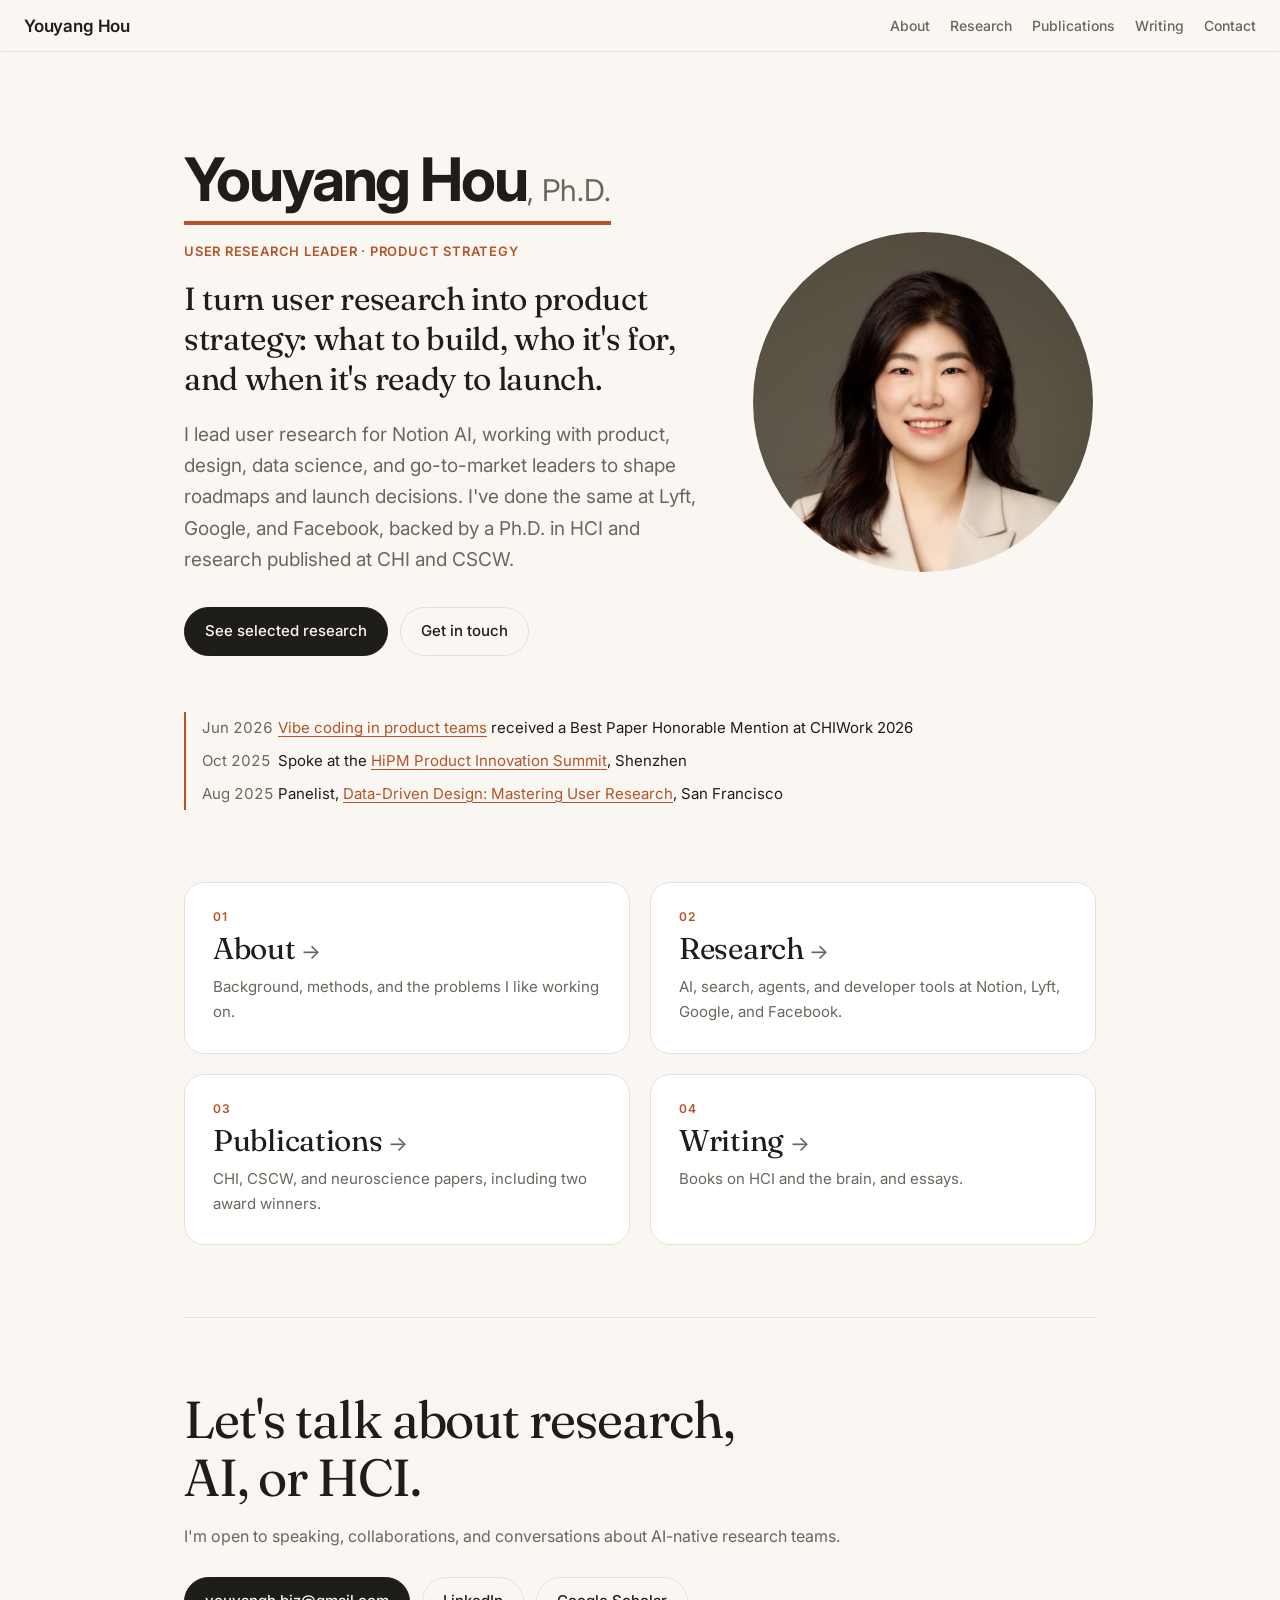
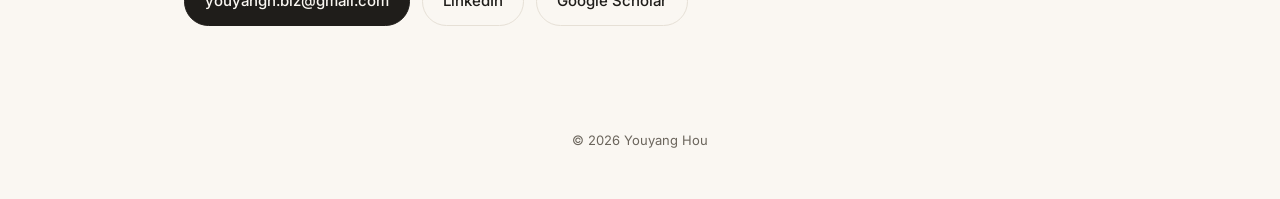
==== index.html @ 8d0ab64a "Add portfolio site Five static pages (home, about, research, publications, writing) with shared styl" ====
<!doctype html>
<html lang="en">
<head>
  <meta charset="utf-8">
  <meta name="viewport" content="width=device-width, initial-scale=1">
  <title>Youyang Hou, Ph.D.</title>
  <meta name="description" content="Youyang Hou: user research leader working on product strategy for AI products. Research, publications, and writing.">
  <link rel="preconnect" href="https://fonts.googleapis.com">
  <link rel="preconnect" href="https://fonts.gstatic.com" crossorigin>
  <link href="https://fonts.googleapis.com/css2?family=Fraunces:opsz,wght@9..144,400&family=Inter:wght@400;500;600;700&display=swap" rel="stylesheet">
  <link rel="stylesheet" href="styles.css">
</head>
<body>
  <header class="nav">
    <a class="nav__name" href="index.html">Youyang Hou</a>
    <nav>
      <a href="about.html">About</a>
      <a href="research.html">Research</a>
      <a href="publications.html">Publications</a>
      <a href="writing.html">Writing</a>
      <a href="#contact">Contact</a>
    </nav>
  </header>

  <main>
    <section class="hero">
      <div class="hero__main">
      <div class="hero__text">
      <h1 class="hero__name">Youyang Hou<span>, Ph.D.</span></h1>
      <p class="eyebrow">User Research Leader · Product Strategy</p>
      <p class="hero__statement">I turn user research into product strategy: what to build, who it's for, and when it's ready to launch.</p>
      <p class="lede">
        I lead user research for Notion AI, working with product, design, data science, and
        go-to-market leaders to shape roadmaps and launch decisions. I've done the same at Lyft,
        Google, and Facebook, backed by a Ph.D. in HCI and research published at CHI and CSCW.
      </p>
      <div class="hero__links">
        <a class="btn" href="research.html">See selected research</a>
        <a class="btn btn--ghost" href="mailto:youyangh.biz@gmail.com">Get in touch</a>
      </div>
      </div>
      <img class="hero__photo" src="headshot.jpg" alt="Portrait of Youyang Hou" width="720" height="900">
      </div>
      <ul class="news">
        <li><span>Jun 2026</span> <a href="https://dl.acm.org/doi/pdf/10.1145/3808045.3808062">Vibe coding in product teams</a> received a Best Paper Honorable Mention at CHIWork 2026</li>
        <li><span>Oct 2025</span> Spoke at the <a href="https://hipm.msup.com.cn/2024/teacher?aid=4231&id=10767">HiPM Product Innovation Summit</a>, Shenzhen</li>
        <li><span>Aug 2025</span> Panelist, <a href="https://lu.ma/9f9ryzag">Data-Driven Design: Mastering User Research</a>, San Francisco</li>
      </ul>
    </section>

    <section class="explore" aria-label="Explore">
      <div class="explore__grid">
        <a class="explore__card" href="about.html">
          <span class="explore__num">01</span>
          <span class="explore__title">About</span>
          <span class="explore__note">Background, methods, and the problems I like working on.</span>
        </a>
        <a class="explore__card" href="research.html">
          <span class="explore__num">02</span>
          <span class="explore__title">Research</span>
          <span class="explore__note">AI, search, agents, and developer tools at Notion, Lyft, Google, and Facebook.</span>
        </a>
        <a class="explore__card" href="publications.html">
          <span class="explore__num">03</span>
          <span class="explore__title">Publications</span>
          <span class="explore__note">CHI, CSCW, and neuroscience papers, including two award winners.</span>
        </a>
        <a class="explore__card" href="writing.html">
          <span class="explore__num">04</span>
          <span class="explore__title">Writing</span>
          <span class="explore__note">Books on HCI and the brain, and essays.</span>
        </a>
      </div>
    </section>

    <section id="contact" class="contact">
      <h2>Let's talk about research, AI, or HCI.</h2>
      <p>I'm open to speaking, collaborations, and conversations about AI-native research teams.</p>
      <div class="hero__links">
        <a class="btn" href="mailto:youyangh.biz@gmail.com">youyangh.biz@gmail.com</a>
        <a class="btn btn--ghost" href="https://www.linkedin.com/in/youyanghou/">LinkedIn</a>
        <a class="btn btn--ghost" href="https://scholar.google.com/citations?user=HaEivSMAAAAJ&hl=en">Google Scholar</a>
      </div>
    </section>
  </main>

  <footer class="footer">© 2026 Youyang Hou</footer>
</body>
</html>
---- styles.css ----
:root {
  --bg: #faf7f2;
  --surface: #ffffff;
  --ink: #1f1d1a;
  --muted: #6b655c;
  --line: #e6e0d6;
  --accent: #b4532a;
  --accent-soft: #f6e6dc;
  --serif: "Fraunces", Georgia, serif;
  --sans: "Inter", system-ui, -apple-system, sans-serif;
}

@media (prefers-color-scheme: dark) {
  :root {
    --bg: #161513;
    --surface: #1f1e1b;
    --ink: #f1ece4;
    --muted: #a39c90;
    --line: #34312c;
    --accent: #e48a5f;
    --accent-soft: #3a261c;
  }
}

* { box-sizing: border-box; }

html { scroll-behavior: smooth; scroll-padding-top: 72px; }

body {
  margin: 0;
  background: var(--bg);
  color: var(--ink);
  font: 16px/1.65 var(--sans);
  -webkit-font-smoothing: antialiased;
}

a { color: var(--accent); text-decoration-thickness: 1px; text-underline-offset: 3px; }
a:hover { text-decoration-thickness: 2px; }

main { max-width: 960px; margin: 0 auto; padding: 0 24px; }
section { padding: 72px 0; border-top: 1px solid var(--line); }
section.hero, section.page { border-top: 0; padding-top: 96px; }

/* Nav */
.nav {
  position: sticky; top: 0; z-index: 10;
  display: flex; justify-content: space-between; align-items: center; gap: 16px;
  padding: 14px 24px;
  background: color-mix(in srgb, var(--bg) 88%, transparent);
  backdrop-filter: blur(8px);
  border-bottom: 1px solid var(--line);
}
.nav__name { font: 600 17px var(--sans); letter-spacing: -.01em; color: var(--ink); text-decoration: none; white-space: nowrap; }
.nav nav { display: flex; gap: 20px; }
.nav nav a { color: var(--muted); text-decoration: none; font-size: 14px; font-weight: 500; }
.nav nav a:hover, .nav nav a[aria-current="page"] { color: var(--ink); }
.nav nav a[aria-current="page"] { text-decoration: underline; text-decoration-color: var(--accent); text-decoration-thickness: 2px; text-underline-offset: 6px; }

/* Hero */
.hero__name {
  font: 700 clamp(40px, 6vw, 60px)/1.05 var(--sans); letter-spacing: -.035em; margin: 0 0 16px;
  display: inline-block; padding-bottom: 10px; border-bottom: 4px solid var(--accent);
}
.hero__name span { color: var(--muted); font-weight: 400; font-size: .5em; letter-spacing: 0; white-space: nowrap; }
.eyebrow { color: var(--accent); font-size: 13px; font-weight: 600; letter-spacing: .06em; text-transform: uppercase; margin: 0 0 16px; }
.hero__statement { font: 400 clamp(24px, 3vw, 32px)/1.25 var(--serif); letter-spacing: -.01em; margin: 0 0 20px; max-width: 26ch; }
.lede { font-size: 19px; color: var(--muted); max-width: 60ch; margin: 0 0 32px; }
.hero__links { display: flex; flex-wrap: wrap; gap: 12px; }
.hero__main { display: grid; grid-template-columns: minmax(0, 1.5fr) minmax(0, 1fr); gap: 48px; align-items: center; }
.hero__photo {
  width: 100%; max-width: 340px; justify-self: center; height: auto; aspect-ratio: 1; object-fit: cover; object-position: 50% 30%;
  border-radius: 50%; display: block;
}

.btn {
  display: inline-block; padding: 11px 20px; border-radius: 999px;
  background: var(--ink); color: var(--bg); text-decoration: none; font-weight: 500; font-size: 15px;
  border: 1px solid var(--ink);
}
.btn:hover { opacity: .85; }
.btn--ghost { background: transparent; color: var(--ink); border-color: var(--line); }
.btn--ghost:hover { border-color: var(--ink); opacity: 1; }

.news { list-style: none; padding: 0; margin: 56px 0 0; border-left: 2px solid var(--accent); }
.news li { padding: 4px 0 4px 16px; font-size: 15px; }
.news span { display: inline-block; min-width: 72px; color: var(--muted); font-variant-numeric: tabular-nums; }

/* Section headers */
.section-title {
  font: 400 clamp(32px, 4.4vw, 44px)/1.15 var(--serif); letter-spacing: -.015em; margin: 0 0 32px;
}
.section-title::before {
  content: attr(data-num);
  display: block; margin-bottom: 12px;
  font: 600 12px/1 var(--sans); letter-spacing: .12em; color: var(--accent);
}
.section-intro { color: var(--muted); max-width: 64ch; margin: -8px 0 32px; }

/* About */
.about { display: grid; grid-template-columns: 1fr; gap: 8px; }
.about__body p { max-width: 64ch; margin: 0 0 16px; }
.facts { display: grid; grid-template-columns: repeat(auto-fit, minmax(260px, 1fr)); gap: 24px; margin: 24px 0 0; }
.facts dt { font-size: 13px; font-weight: 600; text-transform: uppercase; letter-spacing: .06em; color: var(--muted); margin-bottom: 4px; }
.facts dd { margin: 0; }

/* Cases */
.case {
  background: var(--surface); border: 1px solid var(--line); border-radius: 20px; padding: 28px;
  transition: border-color .2s ease, transform .2s ease;
}
.cases .case:hover { border-color: var(--muted); transform: translateY(-2px); }
.case h3 { font: 600 18px/1.35 var(--sans); letter-spacing: -.015em; margin: 10px 0 10px; }
.case p { margin: 0; color: var(--muted); }
.case__meta { display: flex; justify-content: space-between; gap: 12px; font-size: 13px; color: var(--muted); }
.case__meta .org { color: var(--accent); font-weight: 600; }
.case--feature { margin-bottom: 20px; padding: 36px; }
.case--feature h3 { font: 400 clamp(26px, 3.2vw, 34px)/1.2 var(--serif); letter-spacing: -.01em; margin: 12px 0 14px; }
.case--feature > p { color: var(--ink); max-width: 68ch; }

.grid { display: grid; grid-template-columns: repeat(auto-fit, minmax(220px, 1fr)); gap: 16px; margin: 28px 0 20px; }
.mini { background: var(--bg); border-radius: 12px; padding: 18px; }
.mini h4 { margin: 0 0 6px; font-size: 15px; }
.mini p { font-size: 14px; line-height: 1.55; }
.tags { font-size: 13px; }

.cases { display: grid; grid-template-columns: repeat(auto-fit, minmax(280px, 1fr)); gap: 20px; }

/* Publications */
.filters { display: flex; flex-wrap: wrap; gap: 8px; margin-bottom: 24px; }
.chip {
  font: 500 14px var(--sans); padding: 7px 14px; border-radius: 999px; cursor: pointer;
  background: transparent; color: var(--muted); border: 1px solid var(--line);
}
.chip.is-active { background: var(--ink); color: var(--bg); border-color: var(--ink); }

.pubs { list-style: none; padding: 0; margin: 0; }
.pubs li { display: grid; grid-template-columns: 64px 1fr; gap: 16px; padding: 18px 0; border-bottom: 1px solid var(--line); }
.pubs li[hidden] { display: none; }
.year { color: var(--muted); font-variant-numeric: tabular-nums; padding-top: 2px; }
.pub__title { font-weight: 600; color: var(--ink); text-decoration: none; }
a.pub__title:hover { color: var(--accent); }
.pubs p { margin: 4px 0 0; color: var(--muted); font-size: 14px; }
.award {
  display: inline-block; margin-top: 8px; padding: 2px 10px; border-radius: 999px;
  background: var(--accent-soft); color: var(--accent); font-size: 12px; font-weight: 600;
}

/* Writing */
.books { display: grid; grid-template-columns: repeat(auto-fit, minmax(220px, 1fr)); gap: 20px; }
.book {
  display: flex; flex-direction: column; gap: 8px; min-height: 180px; padding: 24px;
  border-radius: 20px; text-decoration: none; color: var(--ink);
  background: var(--surface); border: 1px solid var(--line);
  transition: border-color .2s ease, transform .2s ease;
}
.book:hover { border-color: var(--accent); transform: translateY(-2px); }
.book__kind { font-size: 12px; font-weight: 600; text-transform: uppercase; letter-spacing: .06em; color: var(--accent); }
.book__title { font: 400 26px/1.3 var(--serif); }
.book__note { margin-top: auto; color: var(--muted); font-size: 14px; }
.more { margin-top: 24px; }

/* Contact */
.contact { text-align: left; }
.contact h2 { font: 400 clamp(32px, 5vw, 52px)/1.12 var(--serif); letter-spacing: -.02em; margin: 0 0 16px; max-width: 18ch; }
.contact p { color: var(--muted); margin: 0 0 28px; }

.footer { text-align: center; color: var(--muted); font-size: 13px; padding: 32px 16px 48px; }

@media (max-width: 640px) {
  main { padding: 0 16px; }
  .nav { padding: 12px 16px; }
  .nav { flex-wrap: wrap; row-gap: 8px; }
  .nav nav { gap: 14px; width: 100%; overflow-x: auto; scrollbar-width: none; }
  .nav nav a { white-space: nowrap; font-size: 13px; }
  section { padding: 56px 0; }
  section.hero, section.page { padding-top: 48px; }
  .hero__main { grid-template-columns: 1fr; gap: 32px; }
  .hero__photo { order: -1; max-width: 200px; justify-self: start; }
  .case, .case--feature { padding: 22px; }
  .pubs li { grid-template-columns: 1fr; gap: 4px; }
}

/* Home: links to the other pages */
.explore { padding-top: 0; border-top: 0; }
.explore__grid { display: grid; grid-template-columns: repeat(2, minmax(0, 1fr)); gap: 20px; }
.explore__card {
  display: flex; flex-direction: column; gap: 8px; padding: 28px;
  border: 1px solid var(--line); border-radius: 20px; background: var(--surface);
  color: var(--ink); text-decoration: none;
  transition: border-color .2s ease, transform .2s ease;
}
.explore__card:hover { border-color: var(--accent); transform: translateY(-2px); }
.explore__num { font: 600 12px/1 var(--sans); letter-spacing: .12em; color: var(--accent); }
.explore__title { font: 400 30px/1.2 var(--serif); letter-spacing: -.01em; }
.explore__title::after { content: " →"; font-family: var(--sans); font-size: .7em; color: var(--muted); }
.explore__note { color: var(--muted); font-size: 15px; }

@media (max-width: 640px) {
  .explore__grid { grid-template-columns: 1fr; }
  .explore__card { padding: 22px; }
}
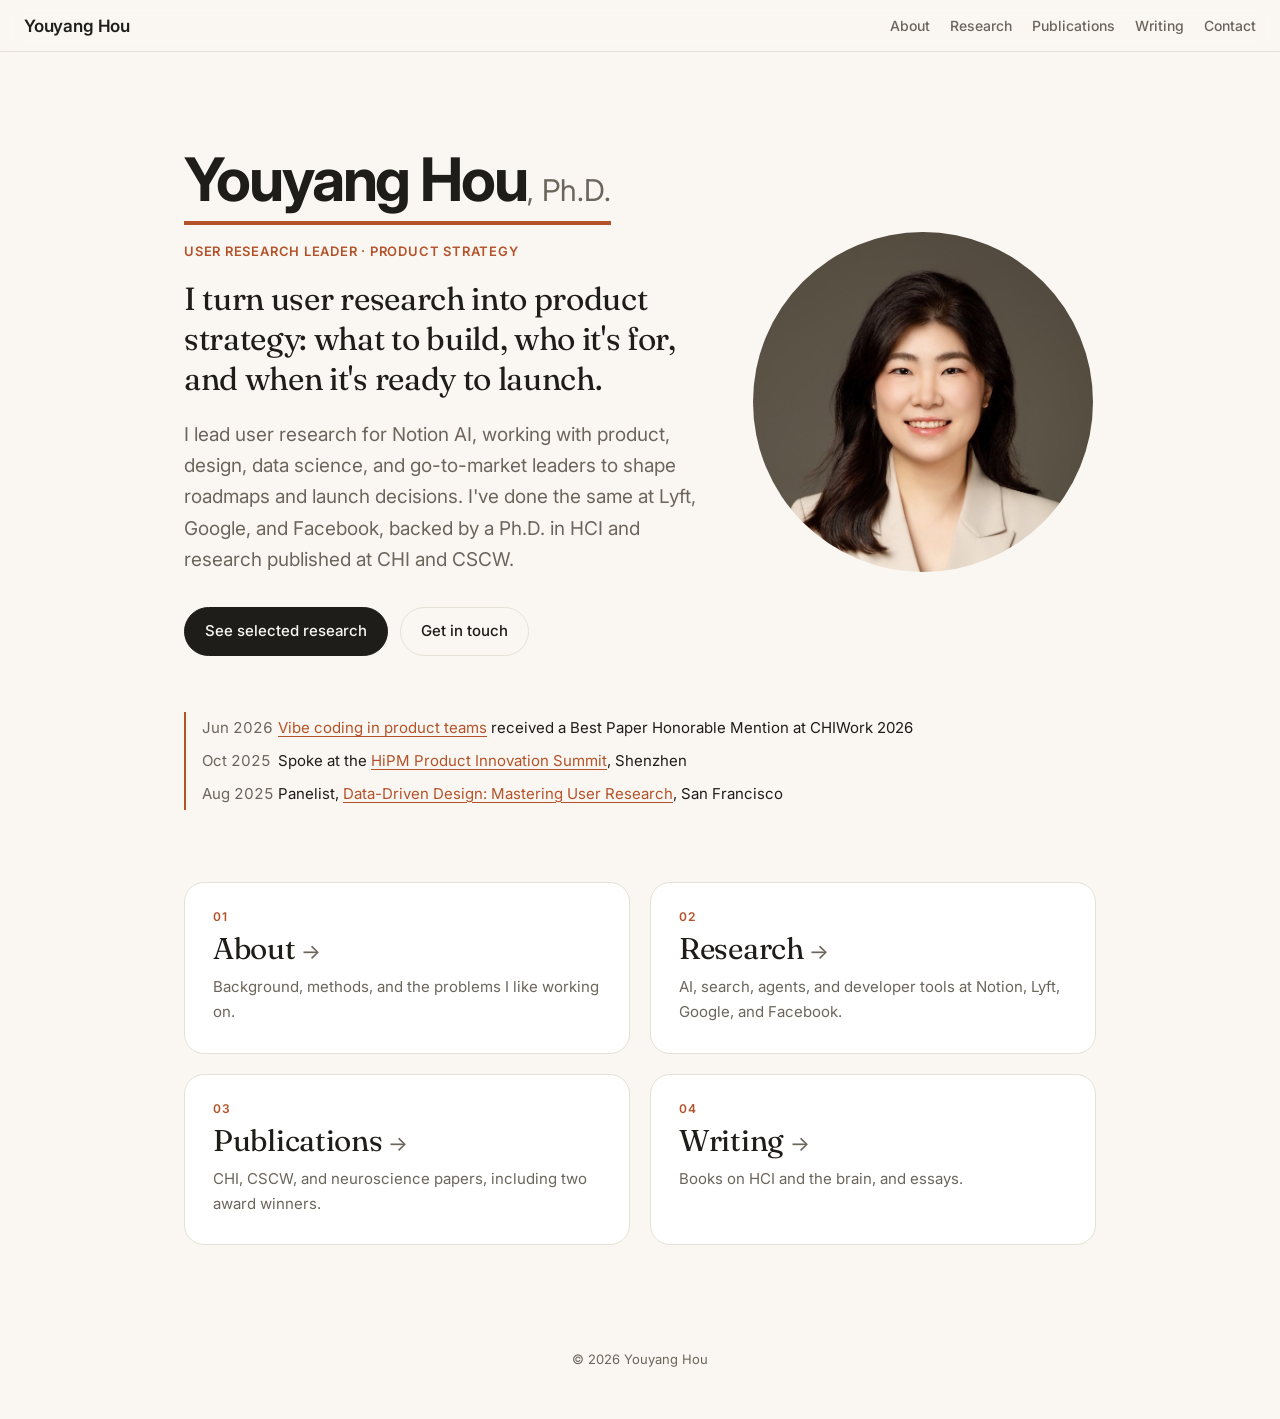
==== commit fbf67094: "Move contact info to its own page Co-Authored-By: Claude Opus 5.5 <noreply@anthropic.com>" ====
--- a/index.html
+++ b/index.html
@@ -18,7 +18,7 @@
       <a href="research.html">Research</a>
       <a href="publications.html">Publications</a>
       <a href="writing.html">Writing</a>
-      <a href="#contact">Contact</a>
+      <a href="contact.html">Contact</a>
     </nav>
   </header>
 
@@ -36,7 +36,7 @@
       </p>
       <div class="hero__links">
         <a class="btn" href="research.html">See selected research</a>
-        <a class="btn btn--ghost" href="mailto:youyangh.biz@gmail.com">Get in touch</a>
+        <a class="btn btn--ghost" href="contact.html">Get in touch</a>
       </div>
       </div>
       <img class="hero__photo" src="headshot.jpg" alt="Portrait of Youyang Hou" width="720" height="900">
@@ -72,16 +72,6 @@
         </a>
       </div>
     </section>
-
-    <section id="contact" class="contact">
-      <h2>Let's talk about research, AI, or HCI.</h2>
-      <p>I'm open to speaking, collaborations, and conversations about AI-native research teams.</p>
-      <div class="hero__links">
-        <a class="btn" href="mailto:youyangh.biz@gmail.com">youyangh.biz@gmail.com</a>
-        <a class="btn btn--ghost" href="https://www.linkedin.com/in/youyanghou/">LinkedIn</a>
-        <a class="btn btn--ghost" href="https://scholar.google.com/citations?user=HaEivSMAAAAJ&hl=en">Google Scholar</a>
-      </div>
-    </section>
   </main>
 
   <footer class="footer">© 2026 Youyang Hou</footer>
--- a/styles.css
+++ b/styles.css
@@ -161,7 +161,7 @@
 
 /* Contact */
 .contact { text-align: left; }
-.contact h2 { font: 400 clamp(32px, 5vw, 52px)/1.12 var(--serif); letter-spacing: -.02em; margin: 0 0 16px; max-width: 18ch; }
+.contact .contact__lead { font: 400 clamp(24px, 3vw, 32px)/1.25 var(--serif); letter-spacing: -.01em; color: var(--ink); margin: 0 0 12px; max-width: 26ch; }
 .contact p { color: var(--muted); margin: 0 0 28px; }
 
 .footer { text-align: center; color: var(--muted); font-size: 13px; padding: 32px 16px 48px; }
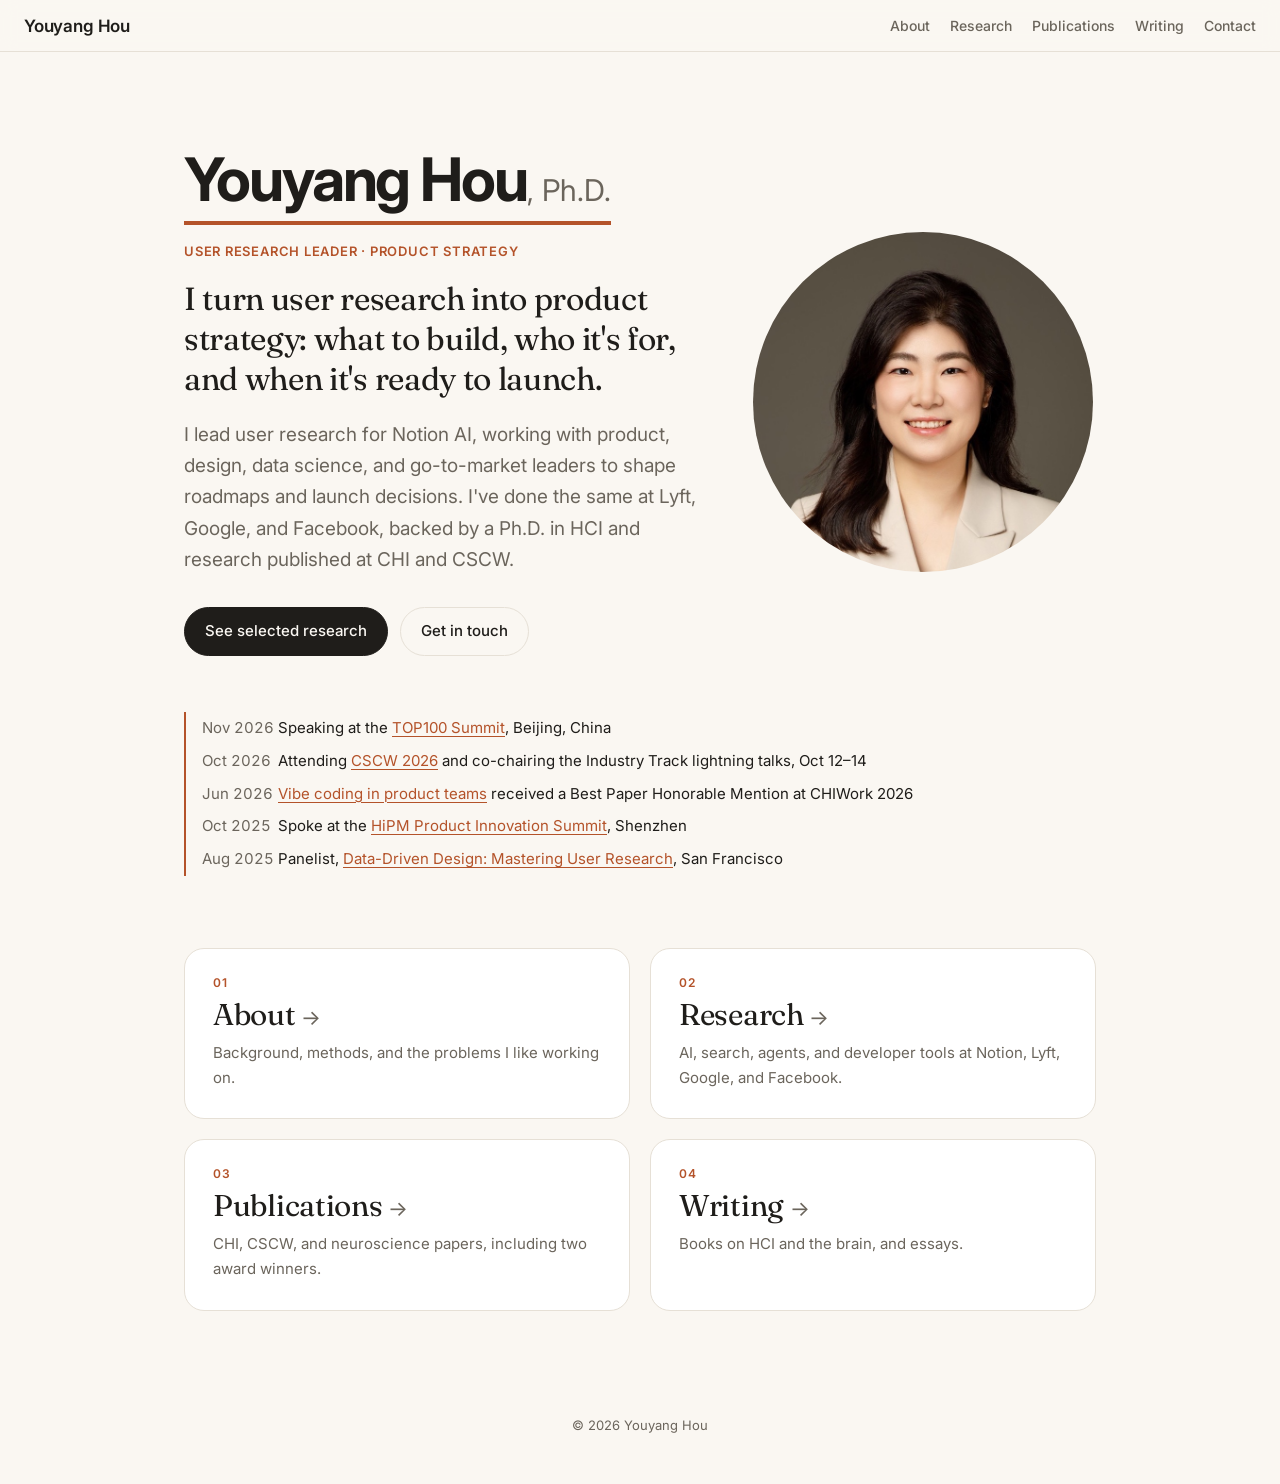
==== commit c5c3f99b: "Add TOP100 Summit and CSCW 2026 news Co-Authored-By: Claude Opus 5.5 <noreply@anthropic.com>" ====
--- a/index.html
+++ b/index.html
@@ -42,6 +42,8 @@
       <img class="hero__photo" src="headshot.jpg" alt="Portrait of Youyang Hou" width="720" height="900">
       </div>
       <ul class="news">
+        <li><span>Nov 2026</span> Speaking at the <a href="https://www.top100summit.com/Project">TOP100 Summit</a>, Beijing, China</li>
+        <li><span>Oct 2026</span> Attending <a href="https://cscw.acm.org/2026/">CSCW 2026</a> and co-chairing the Industry Track lightning talks, Oct 12–14</li>
         <li><span>Jun 2026</span> <a href="https://dl.acm.org/doi/pdf/10.1145/3808045.3808062">Vibe coding in product teams</a> received a Best Paper Honorable Mention at CHIWork 2026</li>
         <li><span>Oct 2025</span> Spoke at the <a href="https://hipm.msup.com.cn/2024/teacher?aid=4231&id=10767">HiPM Product Innovation Summit</a>, Shenzhen</li>
         <li><span>Aug 2025</span> Panelist, <a href="https://lu.ma/9f9ryzag">Data-Driven Design: Mastering User Research</a>, San Francisco</li>
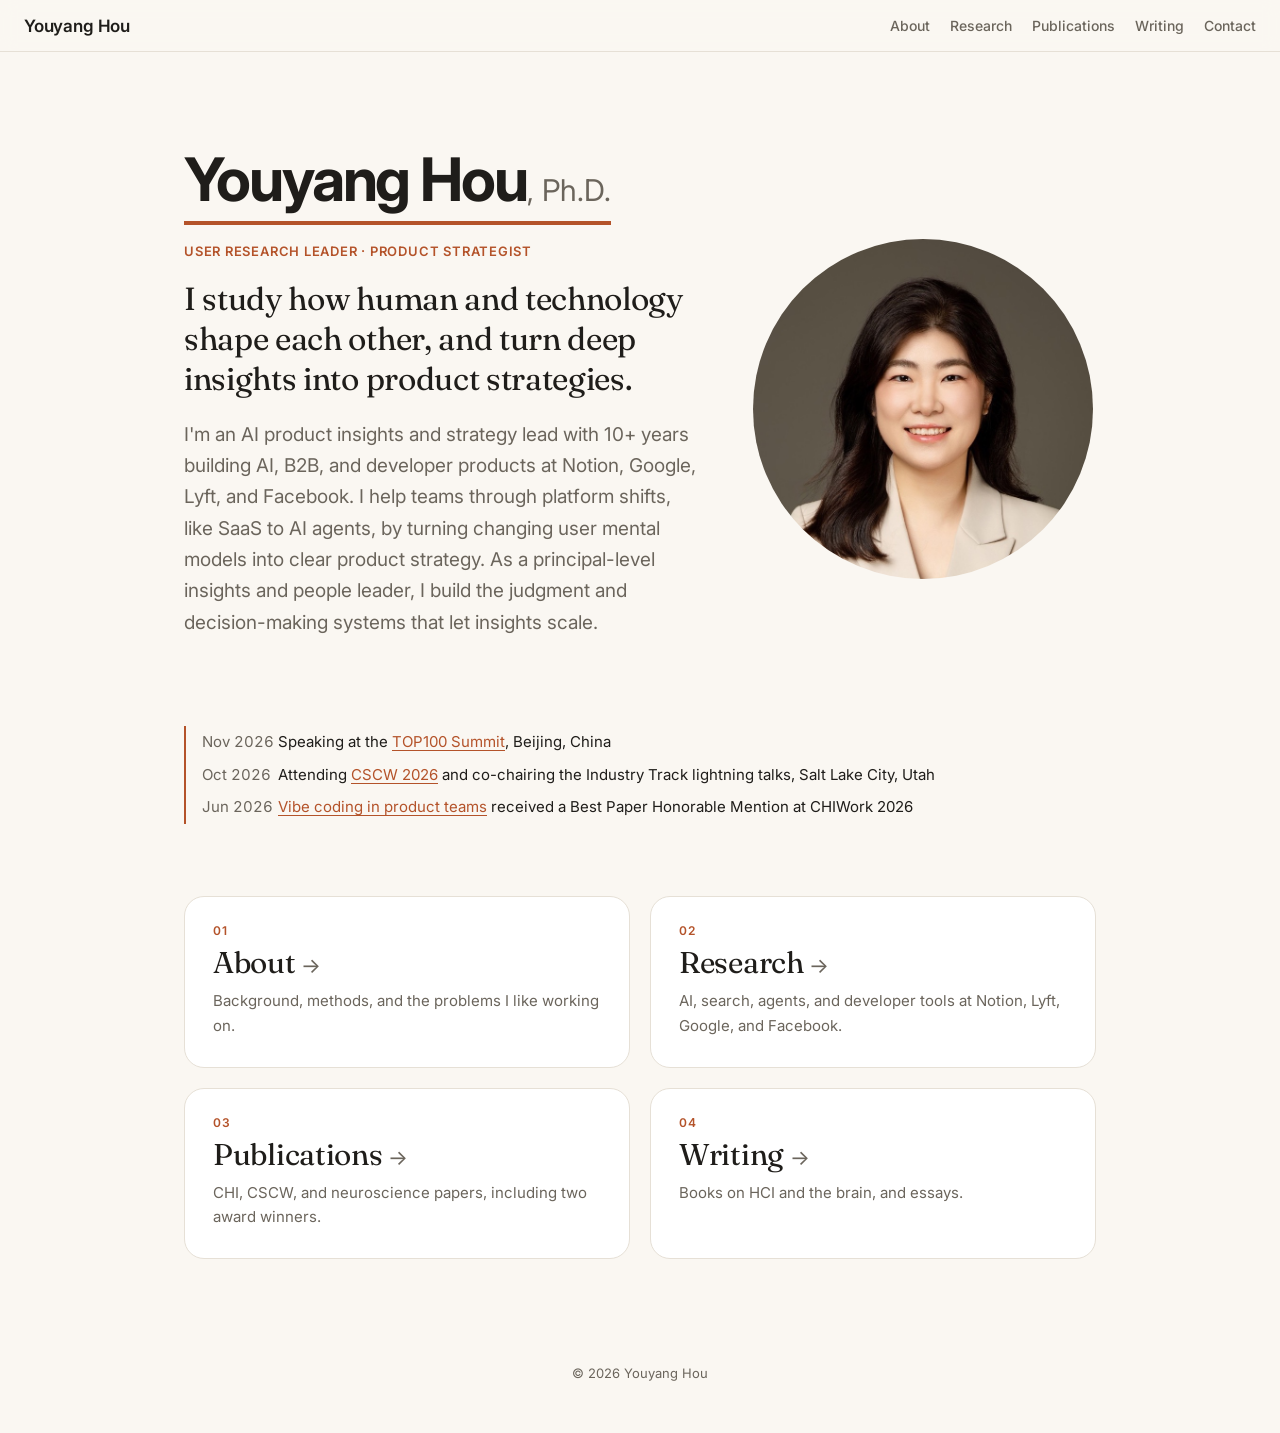
==== commit 3fa9519c: "Refresh bio, news, research logos, and publications summary - Home: new tagline and bio, hide 2025 n" ====
--- a/index.html
+++ b/index.html
@@ -4,7 +4,7 @@
   <meta charset="utf-8">
   <meta name="viewport" content="width=device-width, initial-scale=1">
   <title>Youyang Hou, Ph.D.</title>
-  <meta name="description" content="Youyang Hou: user research leader working on product strategy for AI products. Research, publications, and writing.">
+  <meta name="description" content="Youyang Hou: AI product insights and strategy lead with 10+ years building AI, B2B, and developer products at Notion, Google, Lyft, and Facebook.">
   <link rel="preconnect" href="https://fonts.googleapis.com">
   <link rel="preconnect" href="https://fonts.gstatic.com" crossorigin>
   <link href="https://fonts.googleapis.com/css2?family=Fraunces:opsz,wght@9..144,400&family=Inter:wght@400;500;600;700&display=swap" rel="stylesheet">
@@ -27,26 +27,24 @@
       <div class="hero__main">
       <div class="hero__text">
       <h1 class="hero__name">Youyang Hou<span>, Ph.D.</span></h1>
-      <p class="eyebrow">User Research Leader · Product Strategy</p>
-      <p class="hero__statement">I turn user research into product strategy: what to build, who it's for, and when it's ready to launch.</p>
+      <p class="eyebrow">User Research Leader · Product Strategist</p>
+      <p class="hero__statement">I study how human and technology shape each other, and turn deep insights into product strategies.</p>
       <p class="lede">
-        I lead user research for Notion AI, working with product, design, data science, and
-        go-to-market leaders to shape roadmaps and launch decisions. I've done the same at Lyft,
-        Google, and Facebook, backed by a Ph.D. in HCI and research published at CHI and CSCW.
+        I'm an AI product insights and strategy lead with 10+ years building AI, B2B, and developer
+        products at Notion, Google, Lyft, and Facebook. I help teams through platform shifts, like
+        SaaS to AI agents, by turning changing user mental models into clear product strategy. As a
+        principal-level insights and people leader, I build the judgment and decision-making systems
+        that let insights scale.
       </p>
-      <div class="hero__links">
-        <a class="btn" href="research.html">See selected research</a>
-        <a class="btn btn--ghost" href="contact.html">Get in touch</a>
-      </div>
       </div>
       <img class="hero__photo" src="headshot.jpg" alt="Portrait of Youyang Hou" width="720" height="900">
       </div>
       <ul class="news">
         <li><span>Nov 2026</span> Speaking at the <a href="https://www.top100summit.com/Project">TOP100 Summit</a>, Beijing, China</li>
-        <li><span>Oct 2026</span> Attending <a href="https://cscw.acm.org/2026/">CSCW 2026</a> and co-chairing the Industry Track lightning talks, Oct 12–14</li>
+        <li><span>Oct 2026</span> Attending <a href="https://cscw.acm.org/2026/">CSCW 2026</a> and co-chairing the Industry Track lightning talks, Salt Lake City, Utah</li>
         <li><span>Jun 2026</span> <a href="https://dl.acm.org/doi/pdf/10.1145/3808045.3808062">Vibe coding in product teams</a> received a Best Paper Honorable Mention at CHIWork 2026</li>
-        <li><span>Oct 2025</span> Spoke at the <a href="https://hipm.msup.com.cn/2024/teacher?aid=4231&id=10767">HiPM Product Innovation Summit</a>, Shenzhen</li>
-        <li><span>Aug 2025</span> Panelist, <a href="https://lu.ma/9f9ryzag">Data-Driven Design: Mastering User Research</a>, San Francisco</li>
+        <!-- <li><span>Oct 2025</span> Spoke at the <a href="https://hipm.msup.com.cn/2024/teacher?aid=4231&id=10767">HiPM Product Innovation Summit</a>, Shenzhen</li> -->
+        <!-- <li><span>Aug 2025</span> Panelist, <a href="https://lu.ma/9f9ryzag">Data-Driven Design: Mastering User Research</a>, San Francisco</li> -->
       </ul>
     </section>
 
--- a/styles.css
+++ b/styles.css
@@ -199,3 +199,14 @@
   .explore__grid { grid-template-columns: 1fr; }
   .explore__card { padding: 22px; }
 }
+
+/* Company logos (Simple Icons, CC0), tinted with CSS masks */
+.case__meta .org { display: inline-flex; align-items: center; gap: 8px; color: var(--ink); }
+.logo {
+  width: 18px; height: 18px; flex: none; background: var(--logo-color, currentColor);
+  -webkit-mask: var(--logo) center / contain no-repeat; mask: var(--logo) center / contain no-repeat;
+}
+.logo--notion { --logo: url("https://cdn.jsdelivr.net/npm/simple-icons@13.21.0/icons/notion.svg"); }
+.logo--lyft { --logo: url("https://cdn.jsdelivr.net/npm/simple-icons@13.21.0/icons/lyft.svg"); --logo-color: #ff00bf; }
+.logo--google { --logo: url("https://cdn.jsdelivr.net/npm/simple-icons@13.21.0/icons/google.svg"); --logo-color: #4285f4; }
+.logo--facebook { --logo: url("https://cdn.jsdelivr.net/npm/simple-icons@13.21.0/icons/facebook.svg"); --logo-color: #0866ff; }
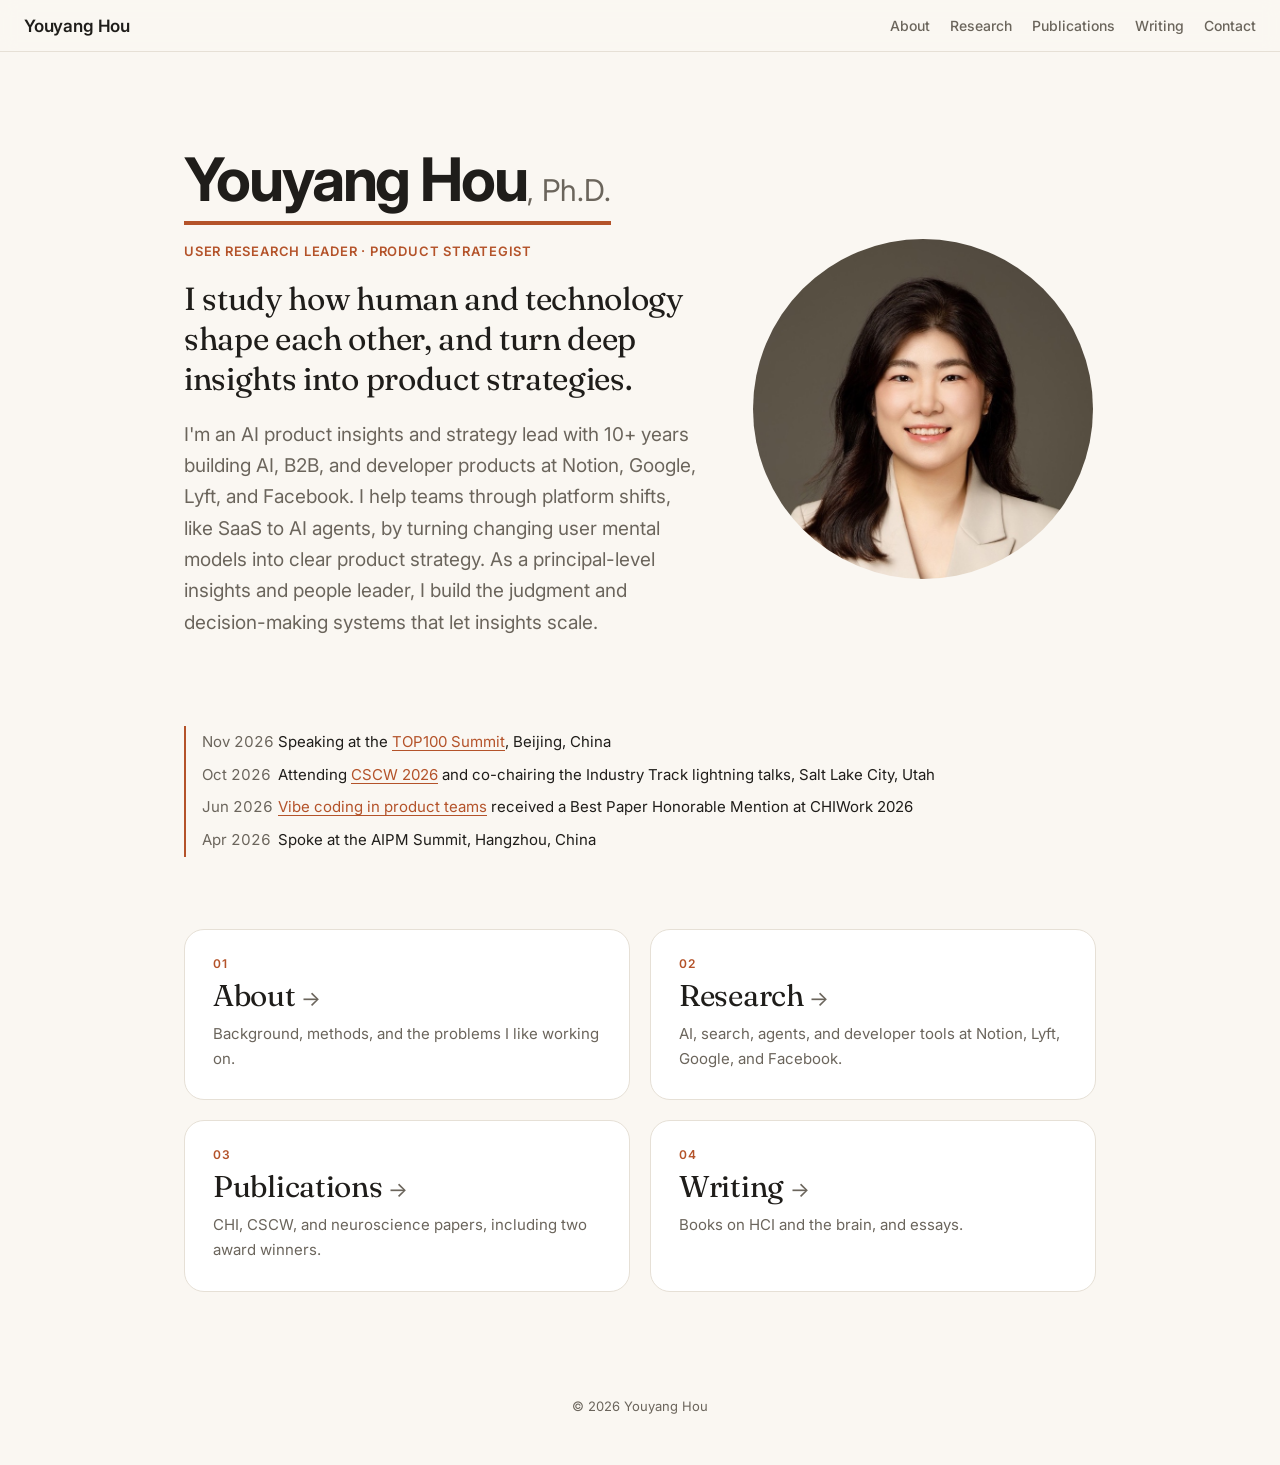
==== commit 4f3101de: "Add AIPM Summit news item Co-Authored-By: Claude Opus 5.5 <noreply@anthropic.com>" ====
--- a/index.html
+++ b/index.html
@@ -43,6 +43,7 @@
         <li><span>Nov 2026</span> Speaking at the <a href="https://www.top100summit.com/Project">TOP100 Summit</a>, Beijing, China</li>
         <li><span>Oct 2026</span> Attending <a href="https://cscw.acm.org/2026/">CSCW 2026</a> and co-chairing the Industry Track lightning talks, Salt Lake City, Utah</li>
         <li><span>Jun 2026</span> <a href="https://dl.acm.org/doi/pdf/10.1145/3808045.3808062">Vibe coding in product teams</a> received a Best Paper Honorable Mention at CHIWork 2026</li>
+        <li><span>Apr 2026</span> Spoke at the AIPM Summit, Hangzhou, China</li>
         <!-- <li><span>Oct 2025</span> Spoke at the <a href="https://hipm.msup.com.cn/2024/teacher?aid=4231&id=10767">HiPM Product Innovation Summit</a>, Shenzhen</li> -->
         <!-- <li><span>Aug 2025</span> Panelist, <a href="https://lu.ma/9f9ryzag">Data-Driven Design: Mastering User Research</a>, San Francisco</li> -->
       </ul>
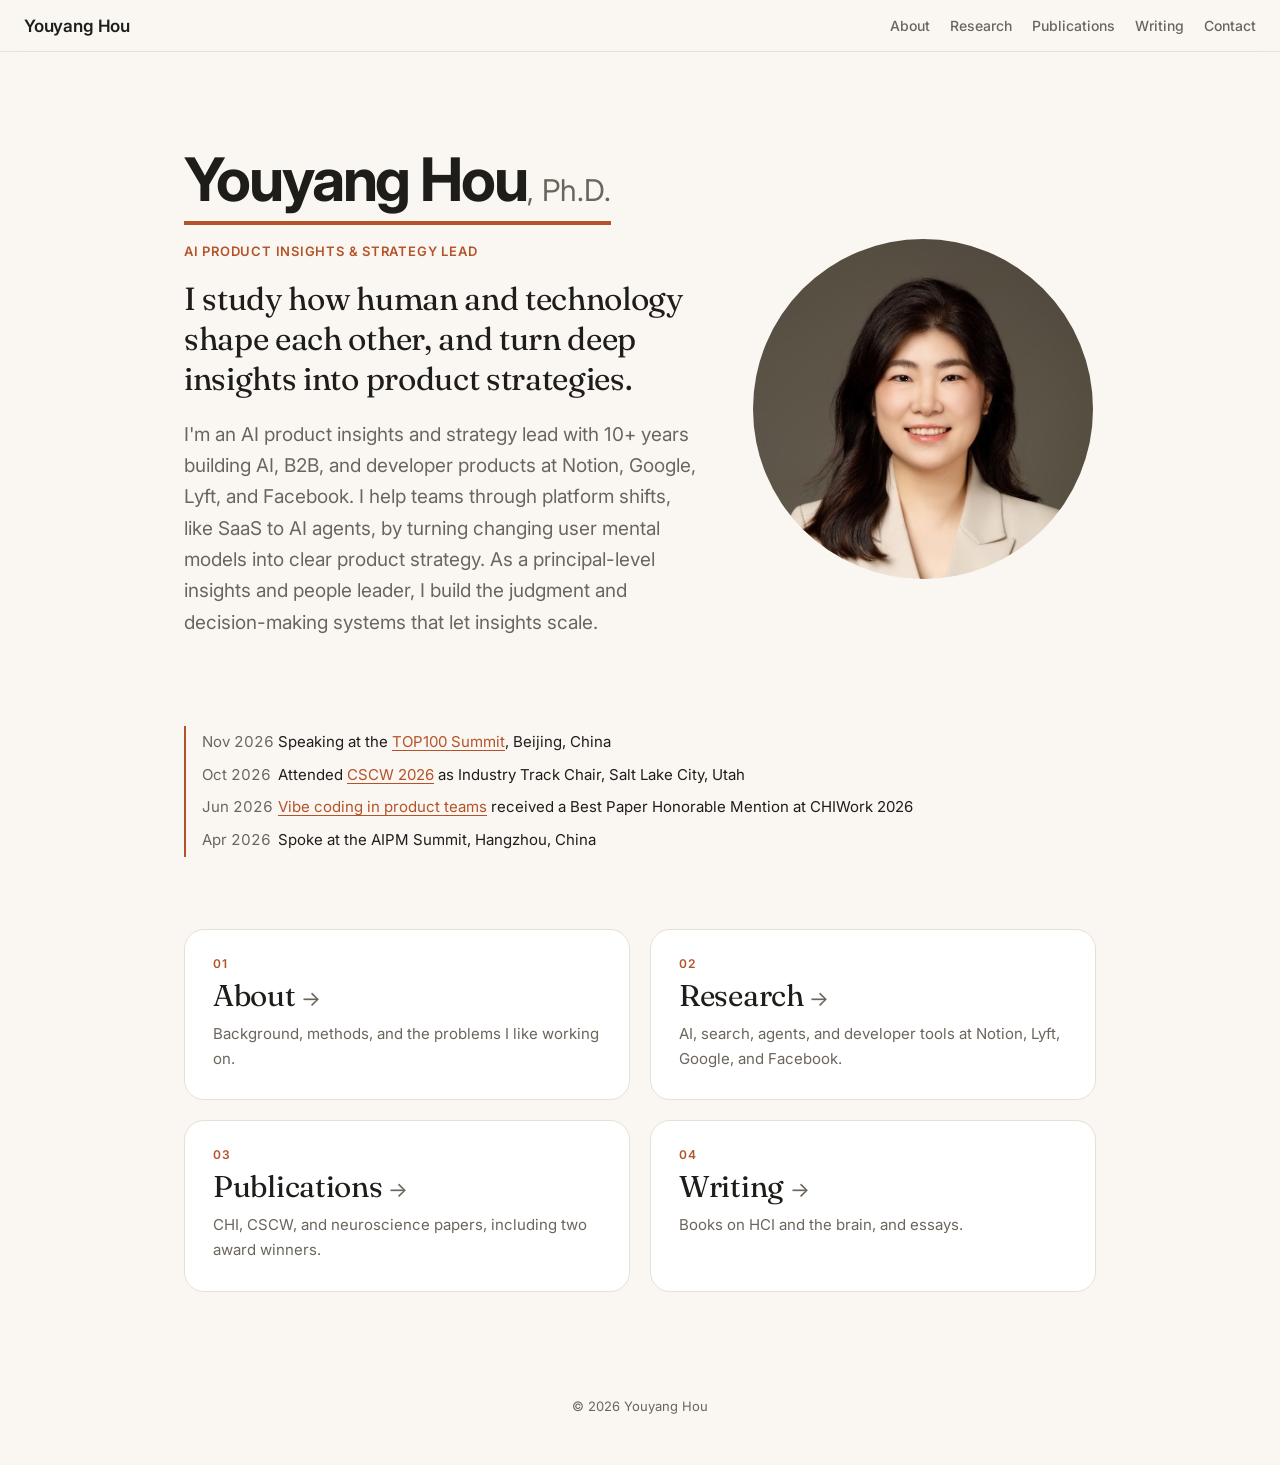
==== commit af19975a: "Align site with revised resume - About: polished intro, updated team list, M.A. and teaching, tools," ====
--- a/index.html
+++ b/index.html
@@ -27,7 +27,7 @@
       <div class="hero__main">
       <div class="hero__text">
       <h1 class="hero__name">Youyang Hou<span>, Ph.D.</span></h1>
-      <p class="eyebrow">User Research Leader · Product Strategist</p>
+      <p class="eyebrow">AI Product Insights &amp; Strategy Lead</p>
       <p class="hero__statement">I study how human and technology shape each other, and turn deep insights into product strategies.</p>
       <p class="lede">
         I'm an AI product insights and strategy lead with 10+ years building AI, B2B, and developer
@@ -41,7 +41,7 @@
       </div>
       <ul class="news">
         <li><span>Nov 2026</span> Speaking at the <a href="https://www.top100summit.com/Project">TOP100 Summit</a>, Beijing, China</li>
-        <li><span>Oct 2026</span> Attending <a href="https://cscw.acm.org/2026/">CSCW 2026</a> and co-chairing the Industry Track lightning talks, Salt Lake City, Utah</li>
+        <li><span>Oct 2026</span> Attended <a href="https://cscw.acm.org/2026/">CSCW 2026</a> as Industry Track Chair, Salt Lake City, Utah</li>
         <li><span>Jun 2026</span> <a href="https://dl.acm.org/doi/pdf/10.1145/3808045.3808062">Vibe coding in product teams</a> received a Best Paper Honorable Mention at CHIWork 2026</li>
         <li><span>Apr 2026</span> Spoke at the AIPM Summit, Hangzhou, China</li>
         <!-- <li><span>Oct 2025</span> Spoke at the <a href="https://hipm.msup.com.cn/2024/teacher?aid=4231&id=10767">HiPM Product Innovation Summit</a>, Shenzhen</li> -->
--- a/styles.css
+++ b/styles.css
@@ -119,6 +119,7 @@
 
 .grid { display: grid; grid-template-columns: repeat(auto-fit, minmax(220px, 1fr)); gap: 16px; margin: 28px 0 20px; }
 .mini { background: var(--bg); border-radius: 12px; padding: 18px; }
+.mini--wide { grid-column: 1 / -1; }
 .mini h4 { margin: 0 0 6px; font-size: 15px; }
 .mini p { font-size: 14px; line-height: 1.55; }
 .tags { font-size: 13px; }
